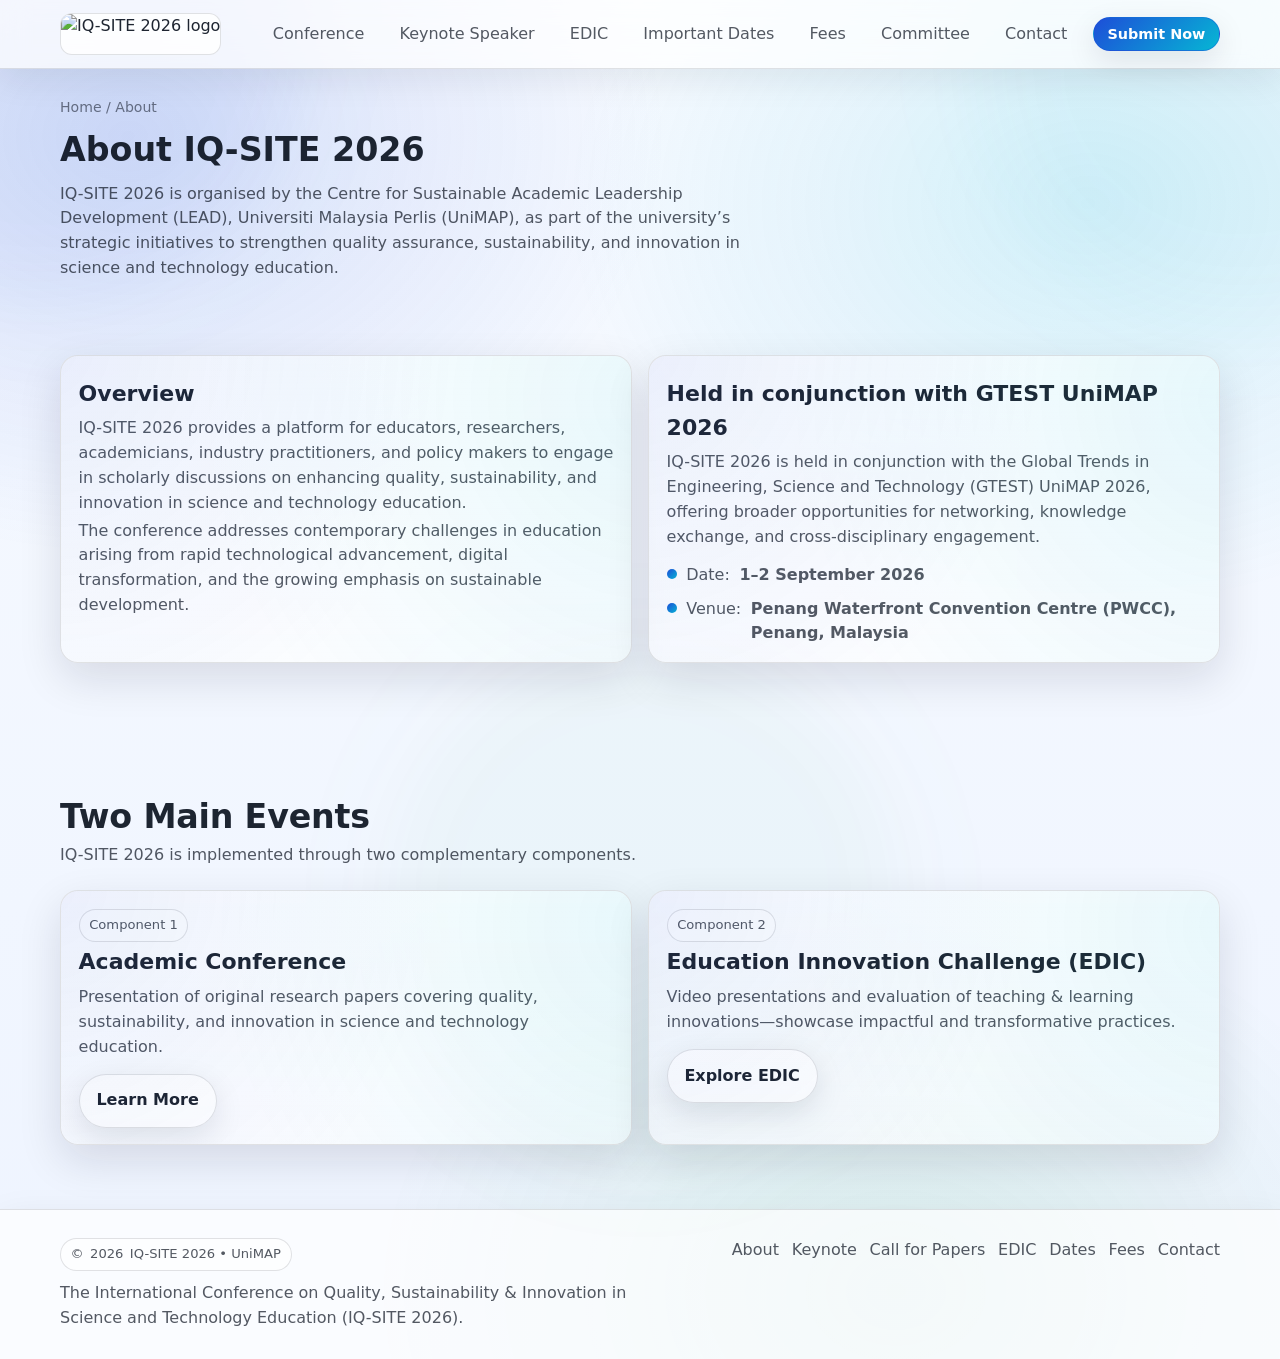
==== pages/about.html @ f34d41c1 "Add files via upload" ====
<!doctype html>
<html lang="en">
<head>
  <meta charset="utf-8" />
  <meta name="viewport" content="width=device-width, initial-scale=1" />
  <meta name="color-scheme" content="dark light" />
  <title>IQ-SITE 2026 | About</title>
  <link rel="stylesheet" href="../assets/css/style.css" />
</head>
<body>
  <div class="blob b1"></div>
  <div class="blob b2"></div>
  <div class="blob b3"></div>

  <header>
  <div class="container nav">
      <a class="brand" href="index.html" aria-label="IQ-SITE 2026 Home">
        <img class="brand-logo" src="assets/img/logo.jpg" alt="IQ-SITE 2026 logo" />
      </a>

    <nav class="navlinks" aria-label="Primary">
      <a href="conference.html">Conference</a>
      <a href="keynote.html">Keynote Speaker</a>
      <a href="edic.html">EDIC</a>
      <a href="dates.html">Important Dates</a>
      <a href="fees.html">Fees</a>
      <a href="committee.html">Committee</a>
      <a href="contact.html">Contact</a>
      <a class="btn small primary nav-cta" href="https://confbay.com/" target="_blank" rel="noopener">Submit Now</a>
    </nav>

    <button class="menu-btn" id="menuBtn" aria-expanded="false" aria-controls="menuPanel">Menu</button>
  </div>

  <div class="container menu-panel" id="menuPanel" aria-label="Mobile menu">
    <a href="about.html">About</a>
    <a href="conference.html">Conference</a>
    <a href="keynote.html">Keynote Speaker</a>
    <a href="edic.html">EDIC</a>
    <a href="dates.html">Important Dates</a>
    <a href="fees.html">Fees</a>
    <a href="programme.html">Programme</a>
    <a href="committee.html">Committee</a>
    <a href="contact.html">Contact</a>
    <div class="menu-cta">
      <a class="btn primary" href="https://confbay.com/" target="_blank" rel="noopener">Submit Now</a>
    </div>
  </div>
</header>

  
<main>
  <section class="pagehead">
    <div class="container">
      <div class="breadcrumb">Home / About</div>
      <h2 class="reveal">About IQ-SITE 2026</h2>
      <p class="reveal">
        IQ-SITE 2026 is organised by the Centre for Sustainable Academic Leadership Development (LEAD), Universiti Malaysia Perlis (UniMAP),
        as part of the university’s strategic initiatives to strengthen quality assurance, sustainability, and innovation in science and technology education.
      </p>
    </div>
  </section>

  <section>
    <div class="container grid2">
      <div class="card reveal">
        <h3>Overview</h3>
        <p>
          IQ-SITE 2026 provides a platform for educators, researchers, academicians, industry practitioners, and policy makers to engage
          in scholarly discussions on enhancing quality, sustainability, and innovation in science and technology education.
        </p>
        <p>
          The conference addresses contemporary challenges in education arising from rapid technological advancement, digital transformation,
          and the growing emphasis on sustainable development.
        </p>
      </div>

      <div class="card reveal">
        <h3>Held in conjunction with GTEST UniMAP 2026</h3>
        <p>
          IQ-SITE 2026 is held in conjunction with the Global Trends in Engineering, Science and Technology (GTEST) UniMAP 2026,
          offering broader opportunities for networking, knowledge exchange, and cross-disciplinary engagement.
        </p>
        <ul class="list">
          <li>Date: <strong>1–2 September 2026</strong></li>
          <li>Venue: <strong>Penang Waterfront Convention Centre (PWCC), Penang, Malaysia</strong></li>
        </ul>
      </div>
    </div>
  </section>

  <section>
    <div class="container">
      <div class="section-head">
        <div>
          <h2 class="reveal">Two Main Events</h2>
          <p class="reveal">IQ-SITE 2026 is implemented through two complementary components.</p>
        </div>
      </div>

      <div class="grid2">
        <article class="card reveal">
          <div class="badge">Component 1</div>
          <h3>Academic Conference</h3>
          <p>Presentation of original research papers covering quality, sustainability, and innovation in science and technology education.</p>
          <a class="btn" href="conference.html" style="margin-top:.9rem;">Learn More</a>
        </article>

        <article class="card reveal">
          <div class="badge">Component 2</div>
          <h3>Education Innovation Challenge (EDIC)</h3>
          <p>Video presentations and evaluation of teaching &amp; learning innovations—showcase impactful and transformative practices.</p>
          <a class="btn" href="edic.html" style="margin-top:.9rem;">Explore EDIC</a>
        </article>
      </div>
    </div>
  </section>
</main>


  <footer>
  <div class="container footer-grid">
    <div>
      <div class="badge">© <span id="year"></span> IQ-SITE 2026 • UniMAP</div>
      <div class="muted" style="margin-top:.6rem; max-width: 62ch;">
        The International Conference on Quality, Sustainability &amp; Innovation in Science and Technology Education (IQ-SITE 2026).
      </div>
    </div>
    <div class="links">
      <a href="about.html">About</a>
      <a href="keynote.html">Keynote</a>
      <a href="conference.html">Call for Papers</a>
      <a href="edic.html">EDIC</a>
      <a href="dates.html">Dates</a>
      <a href="fees.html">Fees</a>
      <a href="contact.html">Contact</a>
    </div>
  </div>
</footer>

<script src="../assets/js/main.js"></script>
</body>
</html>
---- assets/css/style.css ----
/* IQ-SITE 2026 — Elegant conference microsite
   External CSS for easy edits
   -------------------------------------------------- */

:root{
  /* Light & bright palette (confirmed) */
  --bg0:#F7FAFF;
  --bg1:#EEF4FF;

  --card: rgba(255,255,255,.78);
  --card2: rgba(255,255,255,.90);
  --stroke: rgba(12,18,32,.12);

  --text: rgba(11,18,32,.92);
  --muted: rgba(11,18,32,.70);
  --muted2: rgba(11,18,32,.55);

  /* Core brand */
  --brand:#1D4ED8;   /* IQ blue */
  --brand2:#06B6D4;  /* cyan */
  --good:#16A34A;    /* sustainability green */

  /* EDIC accents */
  --warn:#F97316;    /* orange */
  --accent:#7C3AED;  /* purple */
  --bad:#EF4444;     /* red */

  --shadow: 0 18px 60px rgba(14,20,40,.14);
  --radius: 18px;
  --radius2: 26px;

  --max: 1160px;
  --pad: clamp(16px, 3vw, 28px);
  --h1: clamp(34px, 4vw, 54px);
  --h2: clamp(22px, 2.6vw, 34px);
  --h3: clamp(16px, 1.8vw, 22px);
  --body: clamp(14px, 1.25vw, 16px);
}

*{ box-sizing:border-box; }
html{ scroll-behavior:smooth; }
body{
  margin:0;
  font-family: ui-sans-serif, system-ui, -apple-system, Segoe UI, Roboto, Inter, Arial, "Apple Color Emoji","Segoe UI Emoji";
  font-size: var(--body);
  line-height:1.55;
  color:var(--text);
  background: radial-gradient(900px 700px at 10% 10%, rgba(29,78,216,.16), transparent 60%),
              radial-gradient(900px 700px at 85% 15%, rgba(6,182,212,.14), transparent 58%),
              radial-gradient(900px 700px at 70% 95%, rgba(22,163,74,.10), transparent 58%),
              linear-gradient(180deg, var(--bg0), var(--bg1));
  overflow-x:hidden;
}

a{ color:inherit; text-decoration:none; }
a:hover{ text-decoration:underline; }
img{ max-width:100%; display:block; }
.container{
  width: min(var(--max), calc(100% - 2*var(--pad)));
  margin: 0 auto;
}

.btn{
  display:inline-flex; align-items:center; justify-content:center; gap:.55rem;
  padding: .85rem 1.05rem;
  border-radius: 999px;
  border:1px solid var(--stroke);
  background: linear-gradient(180deg, rgba(255,255,255,.92), rgba(255,255,255,.72));
  backdrop-filter: blur(10px);
  -webkit-backdrop-filter: blur(10px);
  box-shadow: 0 10px 30px rgba(14,20,40,.10);
  transition: transform .2s ease, border-color .2s ease, background .2s ease, box-shadow .2s ease;
  font-weight: 650;
}
.btn:hover{ transform: translateY(-2px); text-decoration:none; border-color: rgba(12,18,32,.20); box-shadow: 0 14px 44px rgba(14,20,40,.12); }
.btn:active{ transform: translateY(0px); }
.btn.primary{
  border-color: rgba(29,78,216,.35);
  background: linear-gradient(135deg, var(--brand), var(--brand2));
  color: #ffffff;
}
.btn.ghost{
  background: transparent;
  border-color: var(--stroke);
  box-shadow: none;
}
.badge{
  display:inline-flex; align-items:center; gap:.4rem;
  padding:.35rem .6rem;
  border-radius: 999px;
  font-size: .82rem;
  color: var(--muted);
  border:1px solid var(--stroke);
  background: rgba(255,255,255,.65);
}

/* Top nav */
header{
  position: sticky; top:0; z-index: 50;
  backdrop-filter: blur(14px);
  -webkit-backdrop-filter: blur(14px);
  background: rgba(255,255,255,.72);
  box-shadow: 0 10px 34px rgba(14,20,40,.08);
  border-bottom: 1px solid var(--stroke);
}
.nav{
  display:flex; align-items:center; justify-content:space-between;
  padding: .8rem 0;
}
.brand{
  display:flex; align-items:center; gap:.75rem;
}

.brand-logo{
  height: 42px;
  width: auto;
  max-width: 220px;
  object-fit: contain;
  border-radius: 12px;
  border: 1px solid var(--stroke);
  background: rgba(255,255,255,.80);
}

.navlinks .btn.small{
  padding: .55rem .85rem;
  font-size: .9rem;
  line-height: 1;
}
.navlinks .nav-cta{ margin-left: .1rem; }

.menu-cta{ margin-top: .75rem; }
.menu-cta .btn{ width: 100%; }

.muted{ color: var(--muted); }

.edic-logo-wrap{
  display:flex;
  align-items:center;
  gap: 1rem;
  flex-wrap:wrap;
  margin-top: .9rem;
}
.edic-logo{
  height: 72px;
  width: auto;
  max-width: 320px;
  object-fit: contain;
  border-radius: 14px;
  border: 1px solid var(--stroke);
  background: rgba(255,255,255,.85);
  padding: .35rem .55rem;
}

.avatar{
  width: 100%;
  height: 180px;
  border-radius: 16px;
  object-fit: cover;
  border: 1px solid var(--stroke);
  background: rgba(255,255,255,.85);
  margin-bottom: .85rem;
}

.keynote-row{
  display:flex;
  gap: 1rem;
  align-items:center;
  flex-wrap:wrap;
}
.keynote-photo{
  width: 96px;
  height: 96px;
  border-radius: 18px;
  object-fit: cover;
  border: 1px solid var(--stroke);
  background: rgba(255,255,255,.85);
}

hr.soft{
  border: 0;
  border-top: 1px solid var(--stroke);
  margin: 1rem 0;
}

.brand .logo{
  width: 38px; height: 38px;
  border-radius: 12px;
  background: linear-gradient(135deg, var(--brand), var(--brand2));
  box-shadow: 0 12px 40px rgba(0,0,0,.45);
  position: relative;
  overflow:hidden;
}
.brand .logo::after{
  content:"";
  position:absolute; inset:-60% -60%;
  background: radial-gradient(circle at 30% 30%, rgba(255,255,255,.55), transparent 45%);
  transform: rotate(16deg);
  animation: shimmer 6.5s ease-in-out infinite;
}
@keyframes shimmer{
  0%, 100% { transform: translate(-10%, -10%) rotate(16deg); opacity:.75; }
  50% { transform: translate(10%, 10%) rotate(16deg); opacity: .95; }
}
.brand .title{
  display:flex; flex-direction:column; line-height:1.1;
}
.brand .title strong{ font-size: .98rem; letter-spacing:.2px; }
.brand .title span{ font-size: .78rem; color: var(--muted2); }

.navlinks{ display:flex; gap:.8rem; align-items:center; }
.navlinks a{
  padding:.55rem .7rem;
  border-radius: 999px;
  color: var(--muted);
  transition: background .2s ease, color .2s ease;
}
.navlinks a:hover{ background: rgba(11,18,32,.04); color: var(--text); text-decoration:none; }

.menu-btn{
  display:none;
  border:1px solid var(--stroke);
  background: rgba(255,255,255,.65);
  color: var(--text);
  border-radius: 12px;
  padding:.55rem .7rem;
}
.menu-panel{
  display:none;
  padding: 0 0 1rem 0;
}
.menu-panel a{
  display:block;
  padding:.75rem .5rem;
  color: var(--muted);
  border-radius: 12px;
}
.menu-panel a:hover{ background: rgba(11,18,32,.04); color: var(--text); text-decoration:none; }

/* Hero */
.hero{
  position: relative;
  padding: clamp(46px, 6vw, 76px) 0 clamp(30px, 4vw, 50px);
}
.hero::before{
  content:"";
  position:absolute;
  inset: -240px -80px auto -80px;
  height: 520px;
  background: radial-gradient(closest-side at 20% 40%, rgba(124,92,255,.32), transparent 70%),
              radial-gradient(closest-side at 72% 25%, rgba(0,215,255,.22), transparent 70%);
  pointer-events:none;
}
.hero-grid{
  display:grid;
  grid-template-columns: 1.35fr .65fr;
  gap: clamp(18px, 3vw, 30px);
  align-items: start;
}
.kicker{ color: var(--muted); font-weight:650; letter-spacing: .4px; }
h1{ margin:.55rem 0 1rem; font-size: var(--h1); line-height:1.03; letter-spacing:-.5px; }
.lead{ color: var(--muted); max-width: 62ch; }
.hero-actions{ display:flex; gap:.75rem; flex-wrap:wrap; margin-top: 1.25rem; }

.hero-card{
  border-radius: var(--radius2);
  border: 1px solid var(--stroke);
  background: linear-gradient(180deg, rgba(255,255,255,.92), rgba(255,255,255,.72));
  box-shadow: var(--shadow);
  overflow:hidden;
  position: relative;
}
.hero-card .img{
  height: 170px;
  background: url("../img/pwcc.jpg") center/cover no-repeat;
  filter: saturate(1.05) contrast(1.04);
}
.hero-card .body{ padding: 1rem 1rem 1.1rem; }
.hero-card .meta{
  display:grid; gap:.55rem;
  margin-top:.75rem;
}
.meta .row{
  display:flex; justify-content:space-between; gap:.75rem;
  color: var(--muted);
}
.meta .row strong{ color: var(--text); font-weight: 650; }

.countdown{
  display:grid;
  grid-template-columns: repeat(4, 1fr);
  gap:.6rem;
  margin-top: .8rem;
}
.pill{
  text-align:center;
  padding:.65rem .4rem;
  border-radius: 16px;
  border: 1px solid var(--stroke);
  background: rgba(255,255,255,.85);
}
.pill .num{ font-size: 1.2rem; font-weight: 800; letter-spacing:.2px; }
.pill .lbl{ font-size: .78rem; color: var(--muted2); }

/* Sections */
section{ padding: clamp(36px, 5vw, 70px) 0; }
.section-head{
  display:flex; align-items:flex-end; justify-content:space-between;
  gap: 1rem;
  margin-bottom: 1.4rem;
}
.section-head h2{ margin:0; font-size: var(--h2); letter-spacing:-.2px; }
.section-head p{ margin:0; color: var(--muted); max-width: 60ch; }

.grid3{
  display:grid;
  grid-template-columns: repeat(3, 1fr);
  gap: 1rem;
}
.grid2{
  display:grid;
  grid-template-columns: repeat(2, 1fr);
  gap: 1rem;
}

.card{
  border-radius: var(--radius);
  border: 1px solid var(--stroke);
  background: linear-gradient(180deg, rgba(255,255,255,.88), rgba(255,255,255,.68));
  padding: 1.1rem 1.1rem 1.0rem;
  box-shadow: 0 16px 44px rgba(14,20,40,.12);
  position: relative;
  overflow:hidden;
}
.card::after{
  content:"";
  position:absolute; inset:-40% -40%;
  background: radial-gradient(circle at 20% 20%, rgba(29,78,216,.10), transparent 45%),
              radial-gradient(circle at 80% 30%, rgba(6,182,212,.10), transparent 50%);
  opacity:.85;
  pointer-events:none;
}
.card > *{ position: relative; }
.card h3{ margin:.2rem 0 .35rem; font-size: var(--h3); }
.card p{ margin:.2rem 0 0; color: var(--muted); }

.icon{
  width: 40px; height: 40px;
  border-radius: 14px;
  display:grid; place-items:center;
  border: 1px solid var(--stroke);
  background: rgba(255,255,255,.70);
}

.list{
  display:grid;
  gap:.55rem;
  margin:.85rem 0 0;
  padding:0;
  list-style:none;
}
.list li{
  display:flex;
  gap:.6rem;
  align-items:flex-start;
  color: var(--muted);
}
.list li::before{
  content:"";
  width: 10px; height: 10px;
  border-radius: 999px;
  margin-top: .4rem;
  background: linear-gradient(135deg, var(--brand), var(--brand2));
  flex: 0 0 10px;
}

.table{
  width:100%;
  border-collapse: collapse;
  overflow:hidden;
  border-radius: var(--radius);
  border: 1px solid var(--stroke);
}
.table th, .table td{
  padding: .85rem .9rem;
  text-align:left;
  border-bottom: 1px solid rgba(12,18,32,.08);
}
.table th{ color: var(--muted); font-weight: 700; background: rgba(11,18,32,.03); }
.table tr:last-child td{ border-bottom:none; }
.table td{ color: var(--text); }
.table small{ color: var(--muted2); }

/* Footer */
footer{
  border-top: 1px solid var(--stroke);
  background: rgba(255,255,255,.72);
  box-shadow: 0 10px 34px rgba(14,20,40,.08);
  padding: 28px 0;
}
.footer-grid{
  display:flex; justify-content:space-between; gap: 1.5rem; flex-wrap:wrap;
}
.footer-grid .muted{ color: var(--muted); }
.footer-grid .links{ display:flex; gap:.8rem; flex-wrap:wrap; }
.footer-grid .links a{ color: var(--muted); }
.footer-grid .links a:hover{ color: var(--text); }

/* Scroll reveal */
.reveal{
  opacity:0; transform: translateY(14px);
  transition: opacity .8s ease, transform .8s ease;
}
.reveal.in-view{ opacity:1; transform: translateY(0px); }

/* Decorative floating blobs */
.blob{
  position:absolute;
  width: 520px; height: 520px;
  border-radius: 999px;
  filter: blur(40px);
  opacity: .22;
  pointer-events:none;
  mix-blend-mode: multiply;
  animation: floaty 12s ease-in-out infinite;
}
.blob.b1{ background: rgba(29,78,216,.22); top:-220px; left:-220px; }
.blob.b2{ background: rgba(6,182,212,.18); top:-200px; right:-220px; animation-delay:-4s; }
.blob.b3{ background: rgba(22,163,74,.14); bottom:-260px; left: 30%; animation-delay:-7s; }
@keyframes floaty{
  0%, 100%{ transform: translate(0,0) scale(1); }
  50%{ transform: translate(18px, 22px) scale(1.05); }
}

/* Page header */
.pagehead{
  padding: 28px 0 10px;
}
.breadcrumb{
  color: var(--muted2);
  font-size:.88rem;
}
.pagehead h2{
  margin:.35rem 0 .35rem;
  font-size: var(--h2);
}
.pagehead p{ margin:0; color: var(--muted); max-width: 72ch; }

/* Responsive */
@media (max-width: 980px){
  .hero-grid{ grid-template-columns: 1fr; }
  .grid3{ grid-template-columns: 1fr; }
  .grid2{ grid-template-columns: 1fr; }
  .navlinks{ display:none; }
  .menu-btn{ display:inline-flex; }
  .menu-panel{ display:block; }
}

/* Award cards - color by tier */
.award-card{
  position: relative;
  overflow: hidden;
  border: 1px solid rgba(12,18,32,.12);
}

/* Left accent bar */
.award-card::before{
  content:"";
  position:absolute;
  left:0; top:0;
  width:6px; height:100%;
  background: var(--award-accent, #1D4ED8);
}

/* Soft glow background */
.award-card::after{
  content:"";
  position:absolute;
  inset:-40%;
  background: radial-gradient(circle at 20% 10%, rgba(0,0,0,.10), transparent 60%);
  opacity: .18;
  transform: rotate(12deg);
  pointer-events:none;
}

/* Badge follows tier color */
.award-card .badge{
  background: color-mix(in srgb, var(--award-accent) 18%, #ffffff);
  border: 1px solid color-mix(in srgb, var(--award-accent) 35%, rgba(12,18,32,.12));
  color: color-mix(in srgb, var(--award-accent) 75%, #0C1220);
}

/* Hover effect */
.award-card:hover{
  border-color: color-mix(in srgb, var(--award-accent) 40%, rgba(12,18,32,.12));
  box-shadow: 0 16px 40px rgba(12,18,32,.10);
  transform: translateY(-2px);
}

/* Tier tokens */
.award-card.gold   { --award-accent: #D4AF37; } /* Gold */
.award-card.silver { --award-accent: #9CA3AF; } /* Silver */
.award-card.bronze { --award-accent: #CD7F32; } /* Bronze */

/* Theme highlight pill */
.theme-highlight{
  display: inline-flex;
  align-items: center;
  gap: .65rem;
  padding: .7rem 1rem;
  border-radius: 999px;
  background: linear-gradient(135deg, rgba(29,78,216,.12), rgba(22,163,74,.10));
  border: 1px solid rgba(12,18,32,.12);
  box-shadow: 0 10px 24px rgba(12,18,32,.08);
  transform: translateY(-2px);
}

.theme-label{
  font-size: .9rem;
  font-weight: 700;
  letter-spacing: .04em;
  text-transform: uppercase;
  color: rgba(12,18,32,.70);
}

.theme-value{
  font-size: 1.05rem;
  font-weight: 800;
  color: var(--iq-blue);
  padding: .25rem .7rem;
  border-radius: 999px;
  background: rgba(255,255,255,.85);
  border: 1px solid rgba(12,18,32,.10);
}

/* Bigger on larger screens */
@media (min-width: 768px){
  .theme-highlight{
    padding: .85rem 1.15rem;
  }
  .theme-value{
    font-size: 1.15rem;
  }
}

/* Theme banner (nice for long theme text) */
.theme-banner{
  margin-top: 1.2rem;
  display: flex;
  gap: .9rem;
  align-items: flex-start;
  padding: 1.05rem 1.1rem;
  border-radius: 18px;
  background: linear-gradient(135deg, rgba(29,78,216,.08), rgba(22,163,74,.07));
  border: 1px solid rgba(12,18,32,.12);
  box-shadow: 0 14px 34px rgba(12,18,32,.08);
}

.theme-icon{
  flex: 0 0 auto;
  width: 44px;
  height: 44px;
  border-radius: 14px;
  display: grid;
  place-items: center;
  font-size: 1.15rem;
  font-weight: 800;
  color: var(--iq-blue);
  background: rgba(255,255,255,.85);
  border: 1px solid rgba(12,18,32,.10);
}

.theme-content{ min-width: 0; }

.theme-label{
  font-size: .85rem;
  font-weight: 800;
  letter-spacing: .06em;
  text-transform: uppercase;
  color: rgba(12,18,32,.65);
  margin-bottom: .25rem;
}

.theme-title{
  font-size: 1.05rem;
  font-weight: 800;
  line-height: 1.35;
  color: rgba(12,18,32,.92);
  word-break: break-word;
}

@media (min-width: 768px){
  .theme-banner{ padding: 1.15rem 1.25rem; }
  .theme-title{ font-size: 1.15rem; }
}
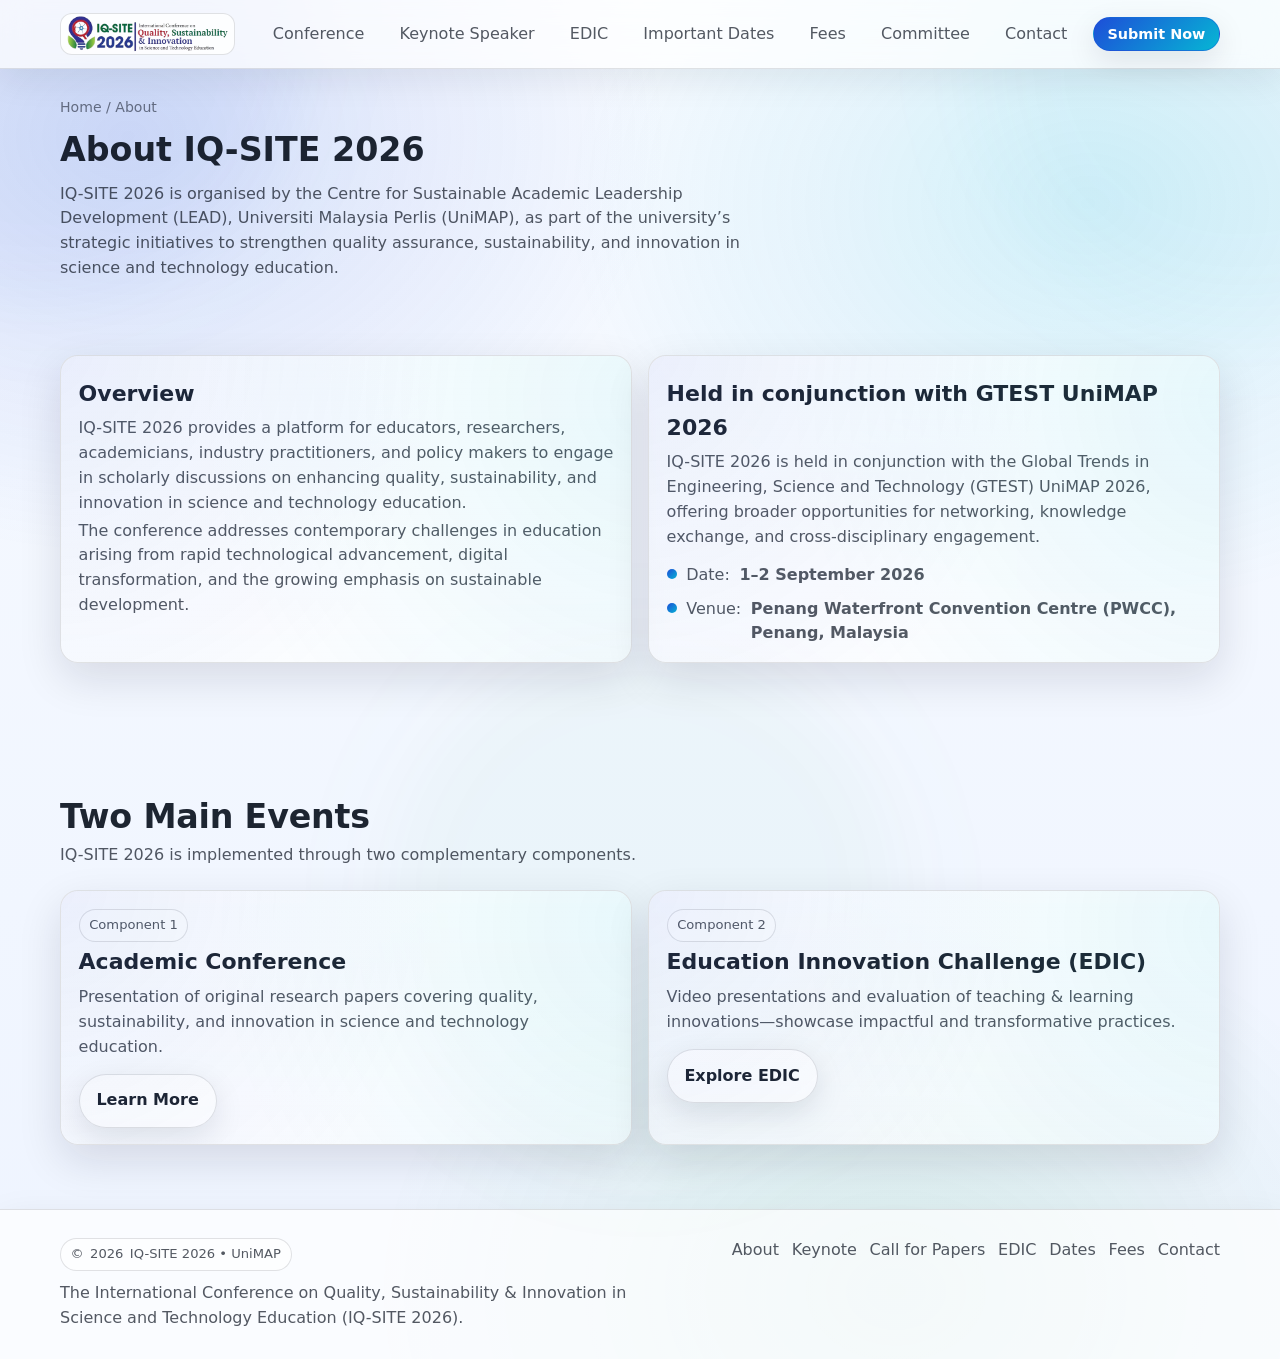
==== commit 814102a1: "Update about.html" ====
--- a/pages/about.html
+++ b/pages/about.html
@@ -14,8 +14,8 @@
 
   <header>
   <div class="container nav">
-      <a class="brand" href="index.html" aria-label="IQ-SITE 2026 Home">
-        <img class="brand-logo" src="assets/img/logo.jpg" alt="IQ-SITE 2026 logo" />
+      <a class="brand" href="../index.html" aria-label="IQ-SITE 2026 Home">
+        <img class="brand-logo" src="../assets/img/logo.jpg" alt="IQ-SITE 2026 logo" />
       </a>
 
     <nav class="navlinks" aria-label="Primary">
